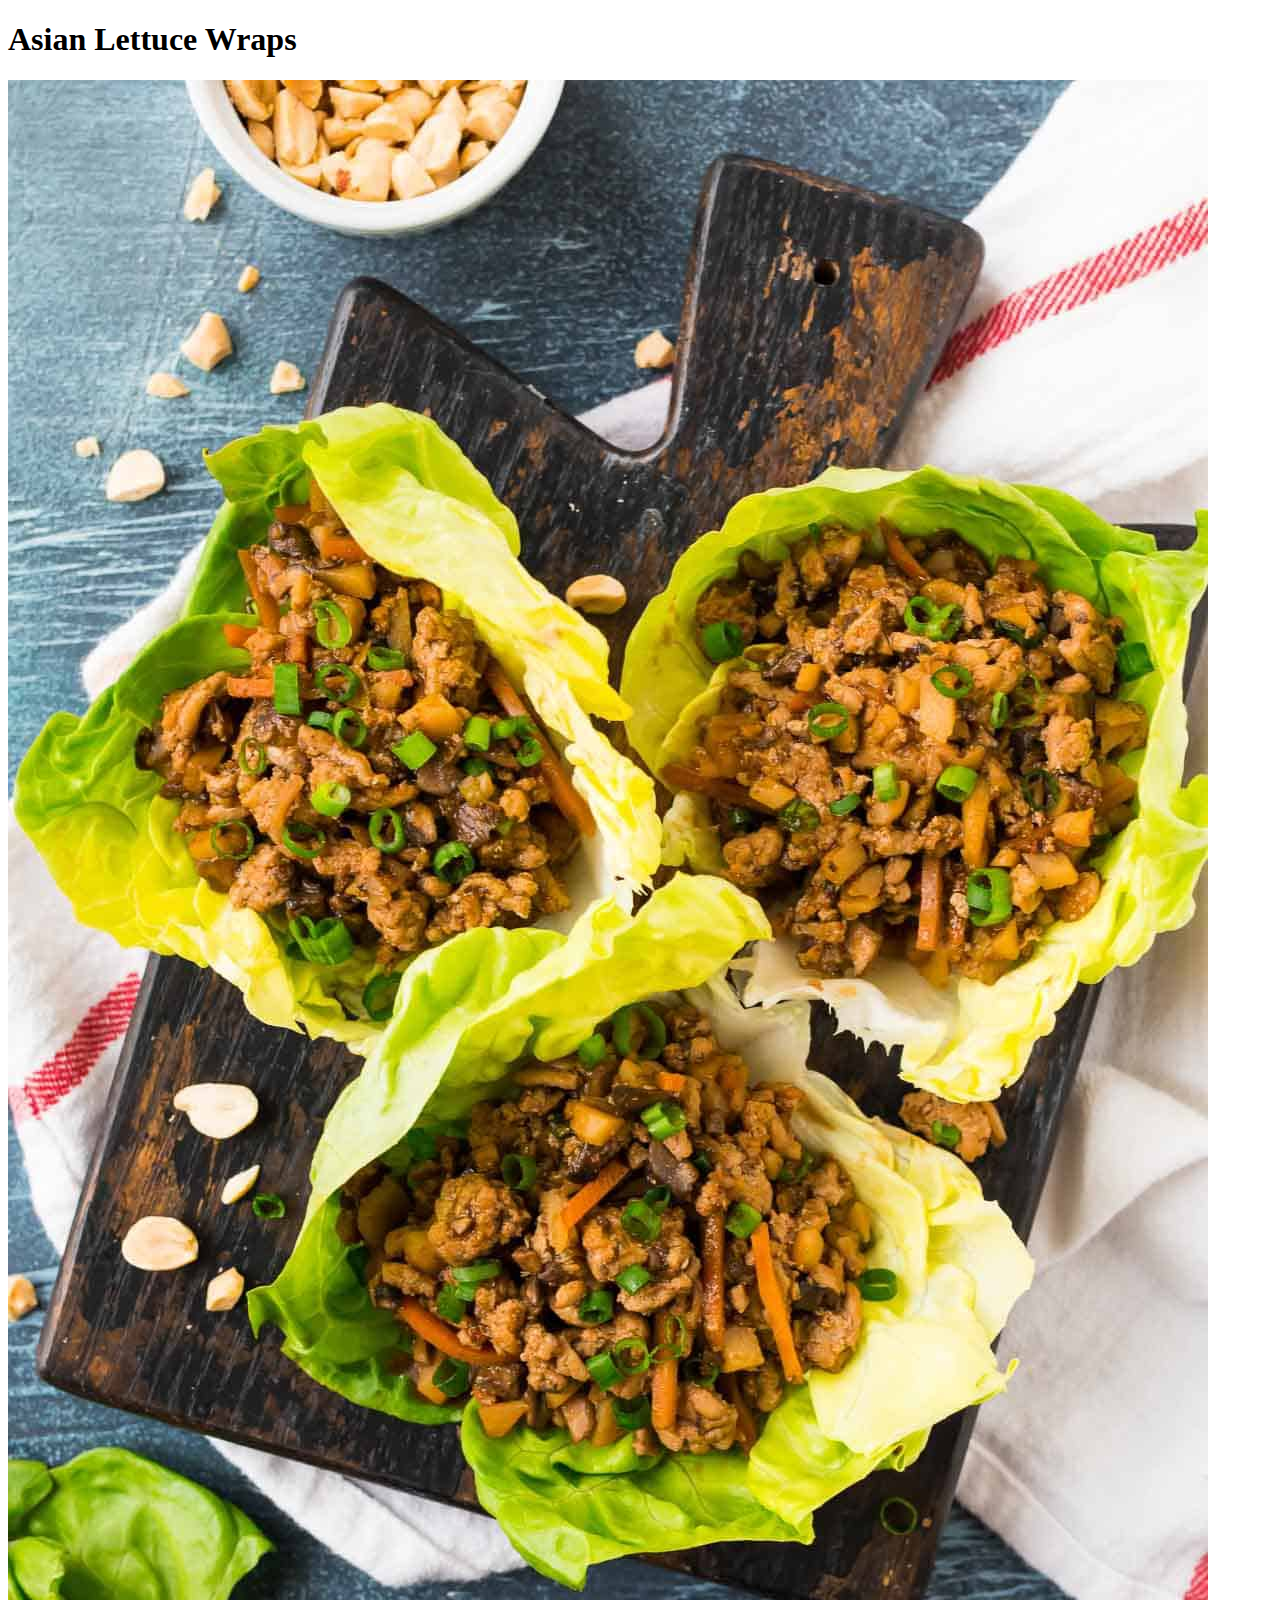
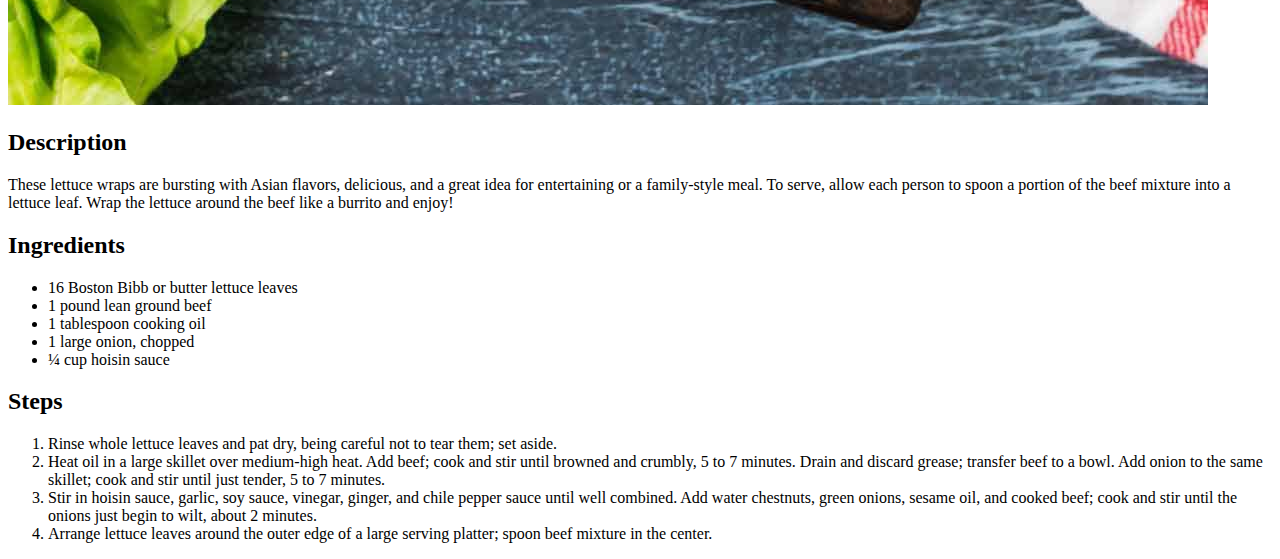
==== recipes/asian-lettuce-wraps.html @ 27a8d1cf "Added asian lettuce wraps recipe and img directory" ====
<!DOCTYPE html>
<html leng="en">
    <head>
        <meta charset="utf-8">
        <title>Asian Lettuce Wraps</title>
    </head>

    <body>
        <h1>Asian Lettuce Wraps</h1>
        <img src="./img/Asian-Lettuce-Wraps.jpg" alt="Asian Lettuce Wraps">
        <h2>Description</h2>
            <p>
                These lettuce wraps are bursting with Asian flavors, delicious, and a great idea for entertaining or a family-style meal. To serve, allow each person to spoon a portion of the beef mixture into a lettuce leaf. Wrap the lettuce around the beef like a burrito and enjoy!
            </p>
        <h2>Ingredients</h2>
            <ul>
                <li>16 Boston Bibb or butter lettuce leaves</li>
                <li>1 pound lean ground beef</li>
                <li>1 tablespoon cooking oil</li>
                <li>1 large onion, chopped</li>
                <li>¼ cup hoisin sauce</li>
            </ul>
        <h2>Steps</h2>
            <ol>
                <li>Rinse whole lettuce leaves and pat dry, being careful not to tear them; set aside.</li>
                <li>Heat oil in a large skillet over medium-high heat. Add beef; cook and stir until browned and crumbly, 5 to 7 minutes. Drain and discard grease; transfer beef to a bowl. Add onion to the same skillet; cook and stir until just tender, 5 to 7 minutes.</li>
                <li>Stir in hoisin sauce, garlic, soy sauce, vinegar, ginger, and chile pepper sauce until well combined. Add water chestnuts, green onions, sesame oil, and cooked beef; cook and stir until the onions just begin to wilt, about 2 minutes.</li>
                <li>Arrange lettuce leaves around the outer edge of a large serving platter; spoon beef mixture in the center.</li>
            </ol>
    </body>
</html>
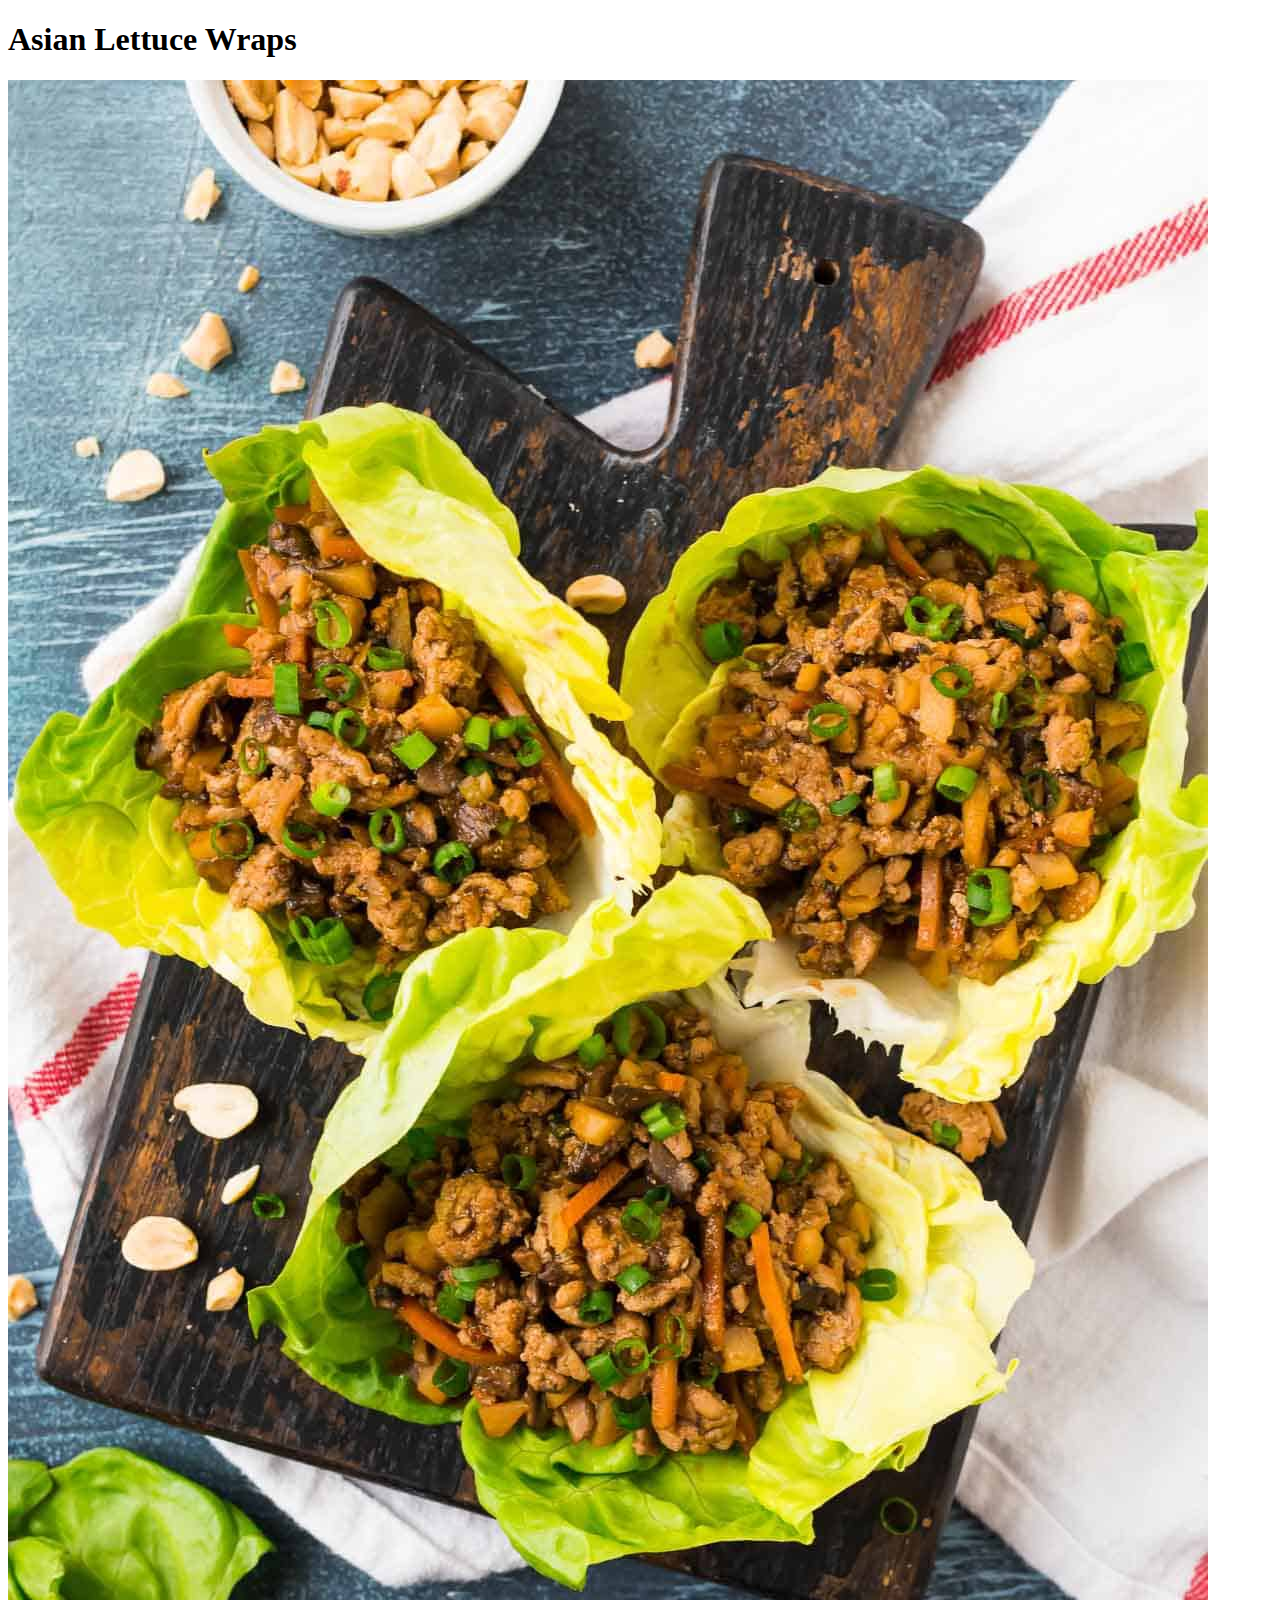
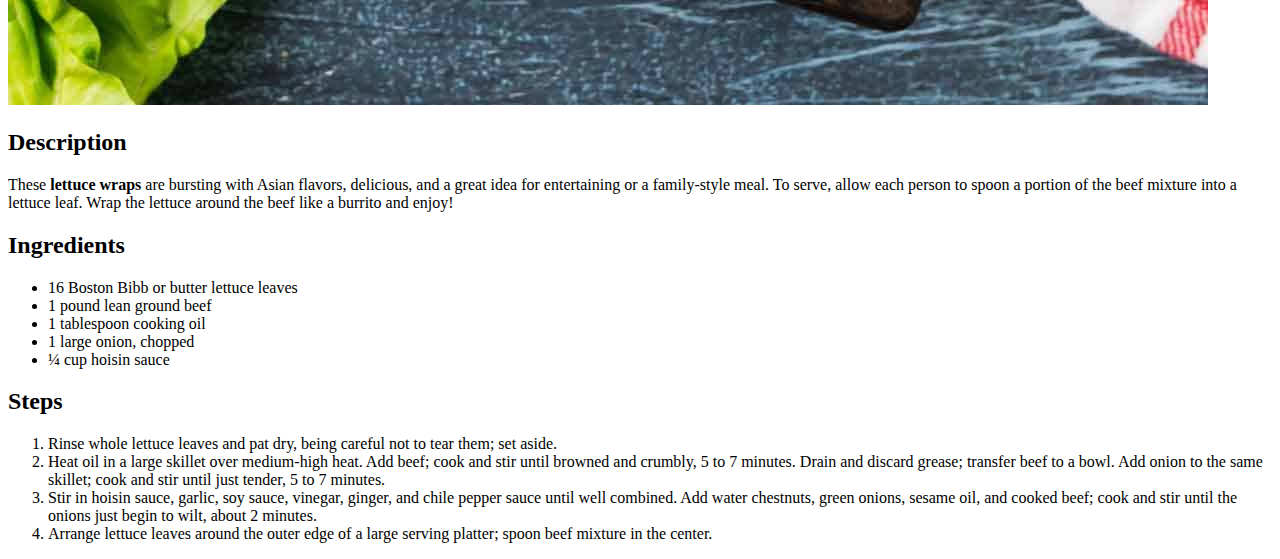
==== commit e11bddca: "Added Chicken and Rice" ====
--- a/recipes/asian-lettuce-wraps.html
+++ b/recipes/asian-lettuce-wraps.html
@@ -10,7 +10,7 @@
         <img src="./img/Asian-Lettuce-Wraps.jpg" alt="Asian Lettuce Wraps">
         <h2>Description</h2>
             <p>
-                These lettuce wraps are bursting with Asian flavors, delicious, and a great idea for entertaining or a family-style meal. To serve, allow each person to spoon a portion of the beef mixture into a lettuce leaf. Wrap the lettuce around the beef like a burrito and enjoy!
+                These <strong>lettuce wraps</strong> are bursting with Asian flavors, delicious, and a great idea for entertaining or a family-style meal. To serve, allow each person to spoon a portion of the beef mixture into a lettuce leaf. Wrap the lettuce around the beef like a burrito and enjoy!
             </p>
         <h2>Ingredients</h2>
             <ul>
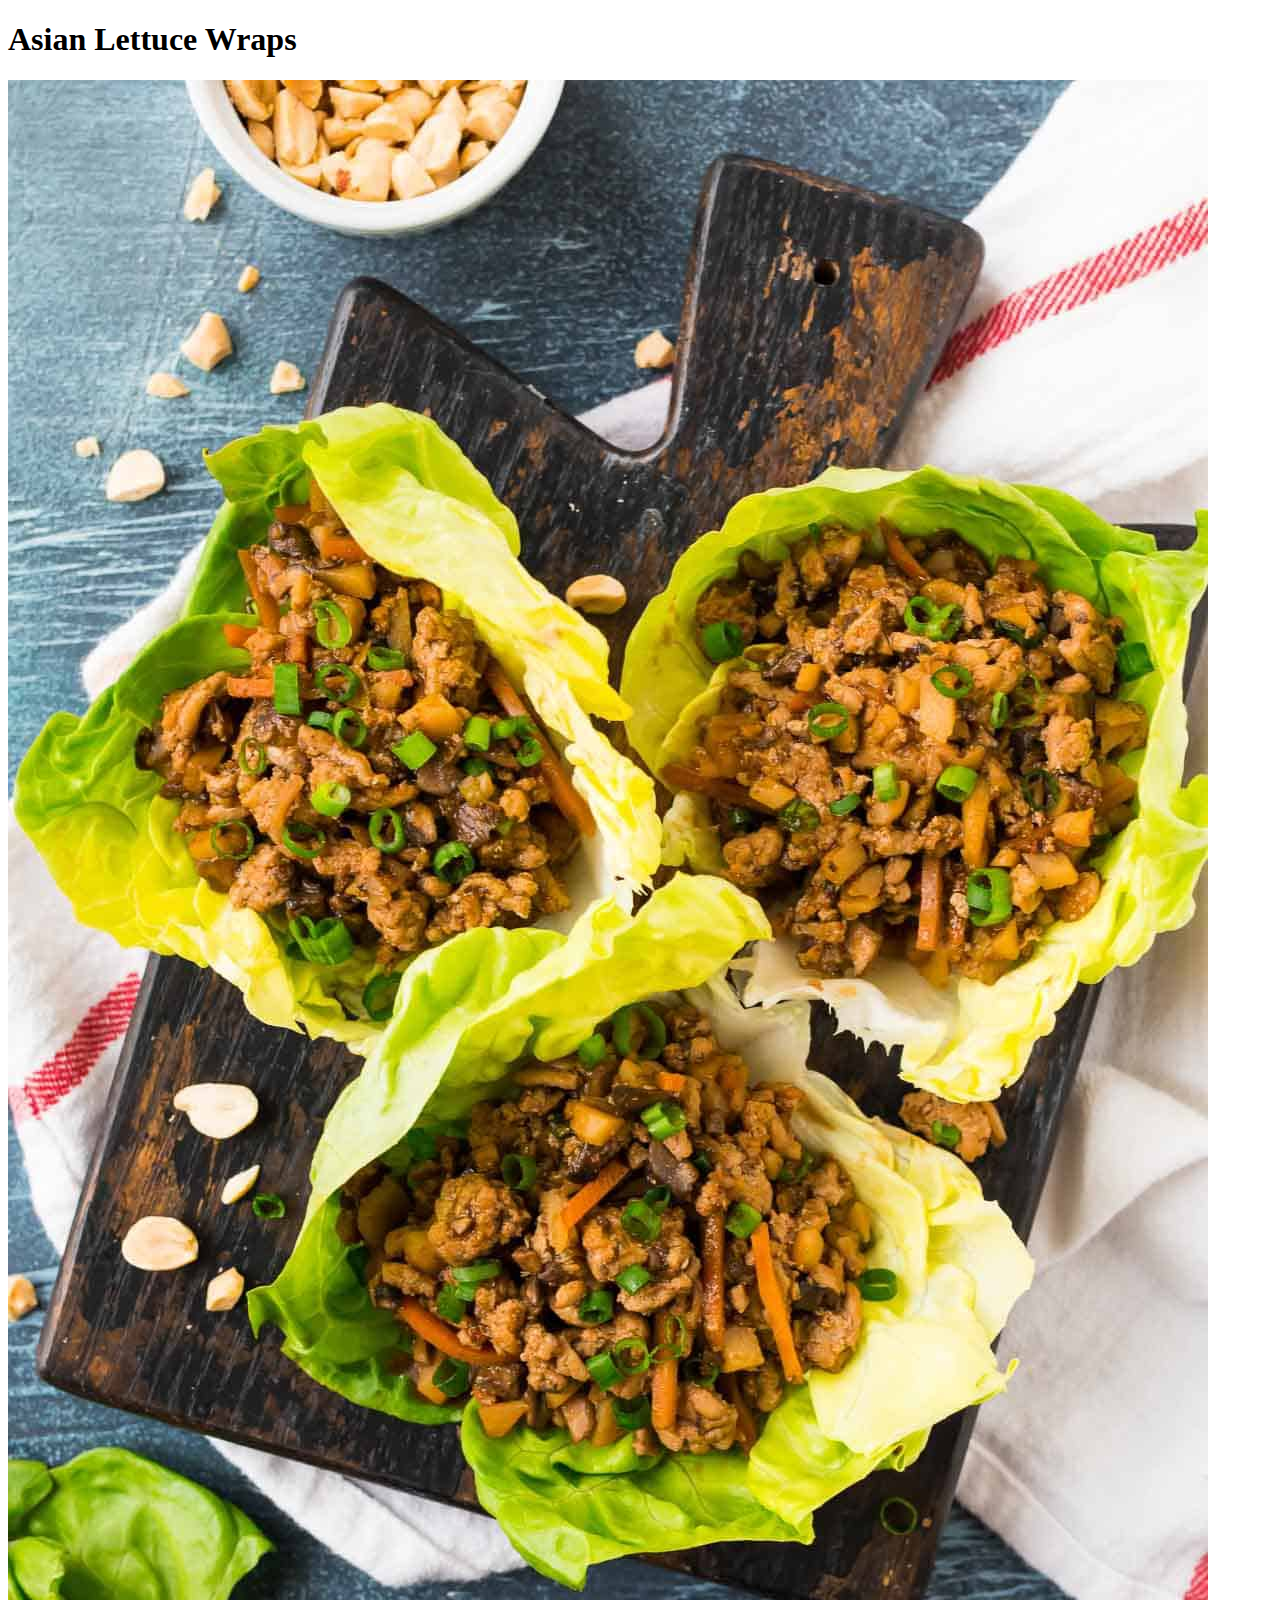
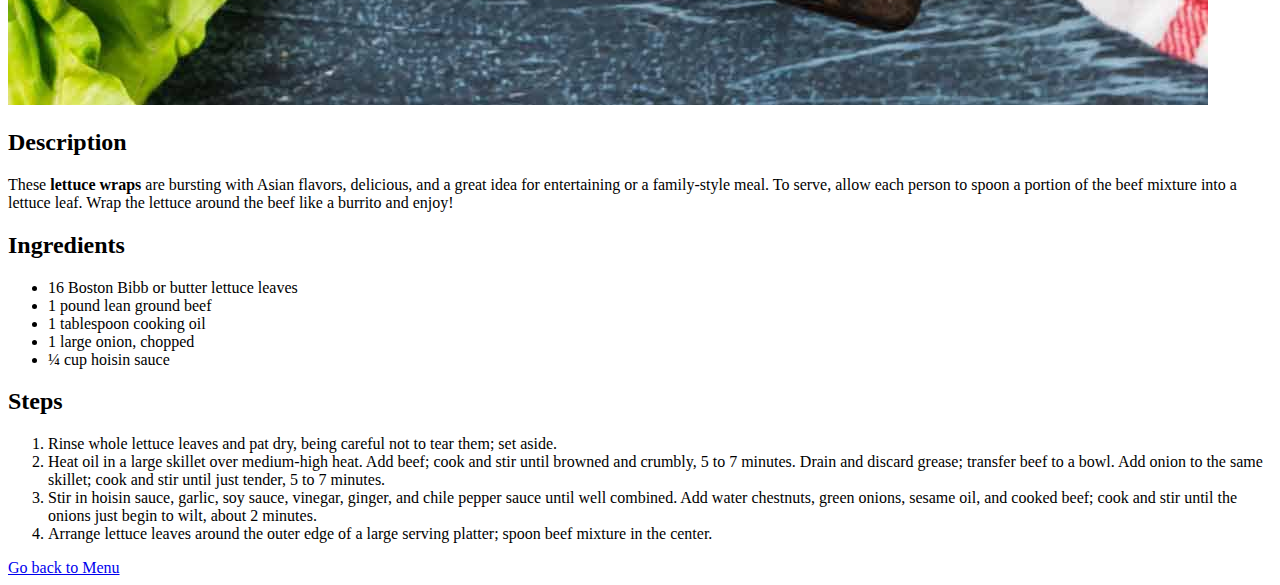
==== commit 5b3eb738: "Added italian sausages, and Go back to menu options in all recipes" ====
--- a/recipes/asian-lettuce-wraps.html
+++ b/recipes/asian-lettuce-wraps.html
@@ -27,5 +27,6 @@
                 <li>Stir in hoisin sauce, garlic, soy sauce, vinegar, ginger, and chile pepper sauce until well combined. Add water chestnuts, green onions, sesame oil, and cooked beef; cook and stir until the onions just begin to wilt, about 2 minutes.</li>
                 <li>Arrange lettuce leaves around the outer edge of a large serving platter; spoon beef mixture in the center.</li>
             </ol>
+            <a href="../index.html">Go back to Menu</a>
     </body>
 </html>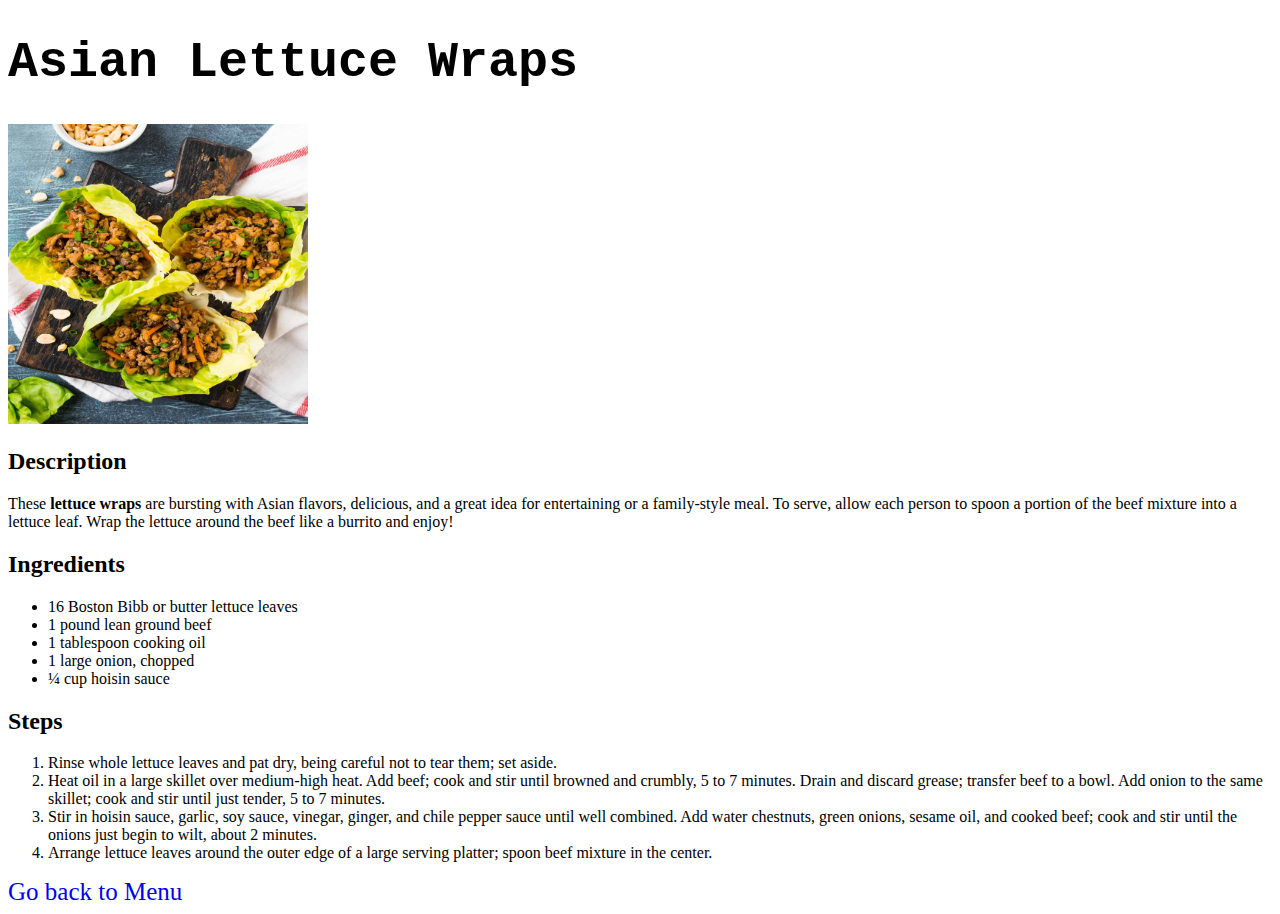
==== commit fdc0fe17: "Modified images to the same resolution, improved index with CSS and fixed a typo in menu" ====
--- a/recipes/asian-lettuce-wraps.html
+++ b/recipes/asian-lettuce-wraps.html
@@ -3,11 +3,12 @@
     <head>
         <meta charset="utf-8">
         <title>Asian Lettuce Wraps</title>
+        <link rel="stylesheet" href="../css/style.css">
     </head>
 
     <body>
-        <h1>Asian Lettuce Wraps</h1>
-        <img src="./img/Asian-Lettuce-Wraps.jpg" alt="Asian Lettuce Wraps">
+        <h1 class="main-title">Asian Lettuce Wraps</h1>
+        <img class="image" src="./img/Asian-Lettuce-Wraps.jpg" alt="Asian Lettuce Wraps">
         <h2>Description</h2>
             <p>
                 These <strong>lettuce wraps</strong> are bursting with Asian flavors, delicious, and a great idea for entertaining or a family-style meal. To serve, allow each person to spoon a portion of the beef mixture into a lettuce leaf. Wrap the lettuce around the beef like a burrito and enjoy!
--- a/css/style.css
+++ b/css/style.css
@@ -0,0 +1,19 @@
+.container {
+    text-align: center;
+}
+.main-title {
+    font-family: 'Courier New';
+    font-size: 50px;
+}
+a {
+    text-decoration: none;
+    font-size: 25px;
+}
+.recipes-list {
+    text-align: left;
+    list-style-position: inside;
+}
+.image {
+    height: 300px;
+    width: 300px;
+}